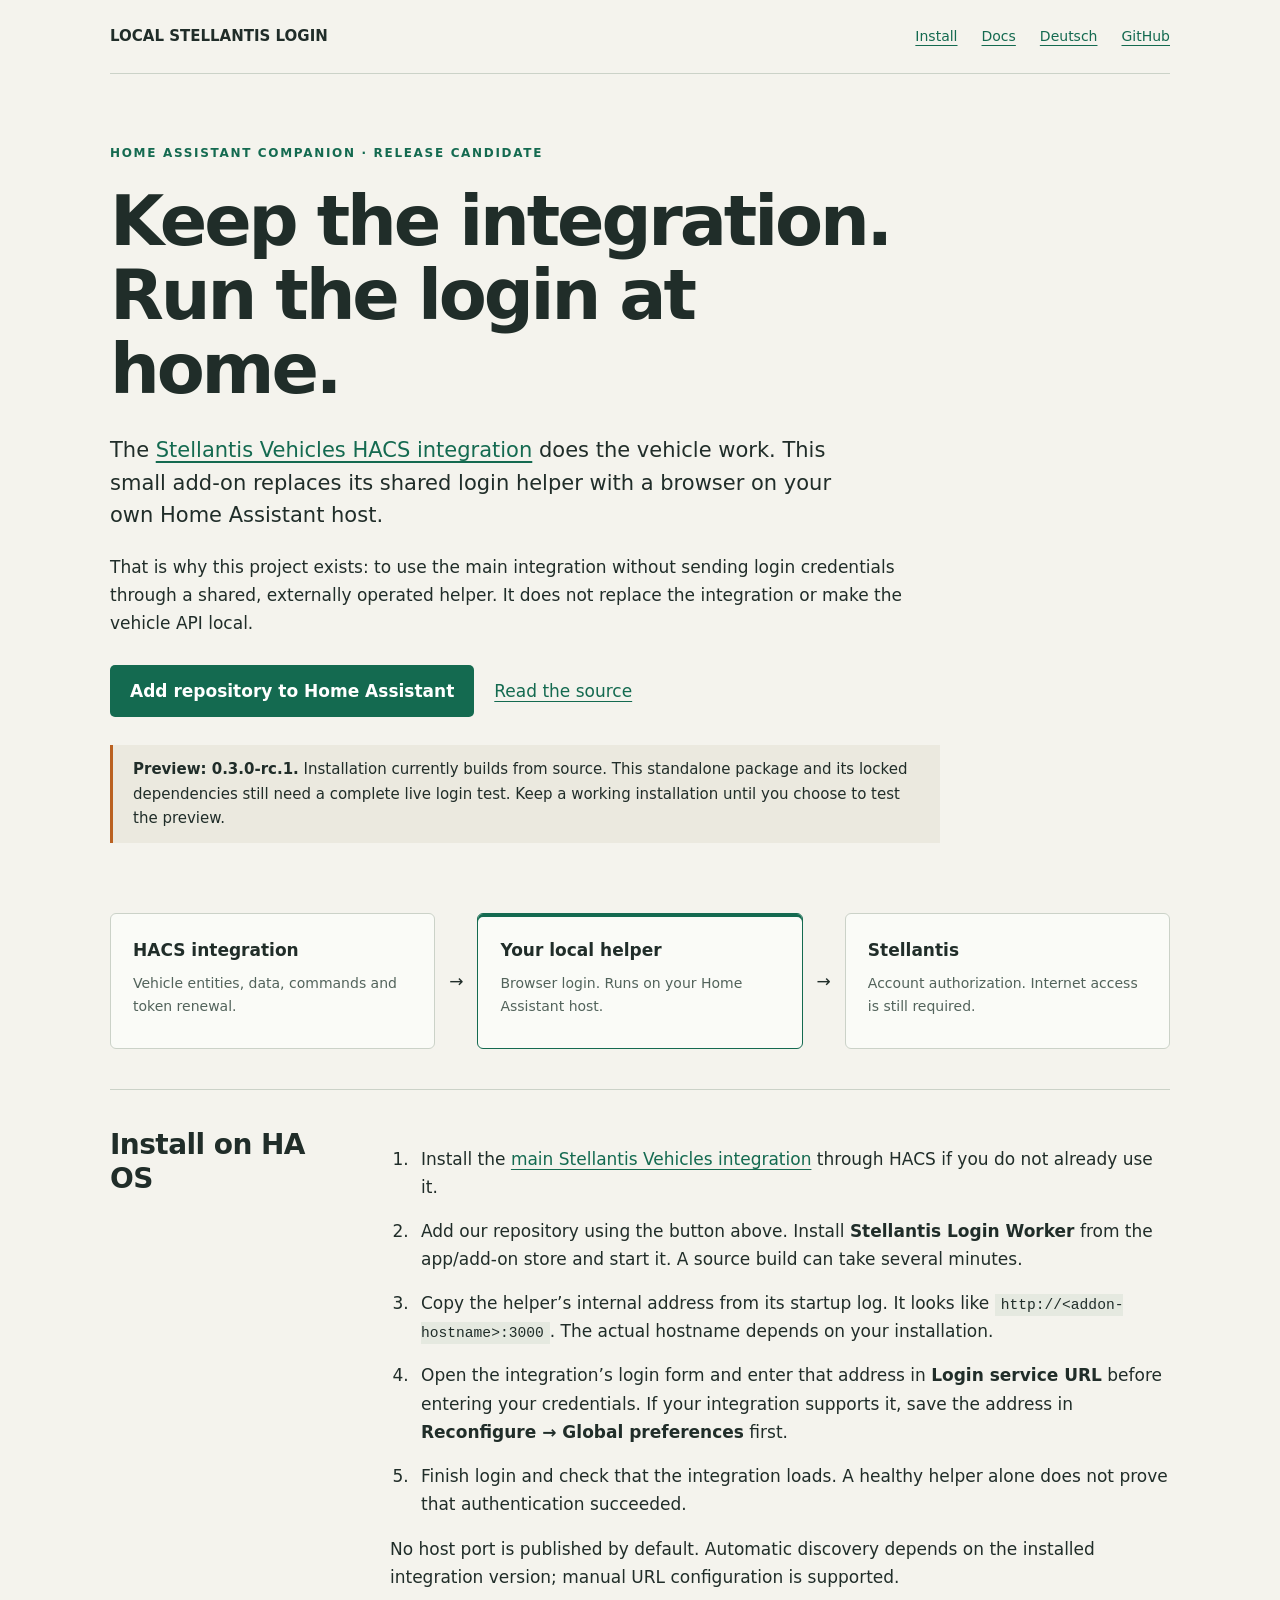
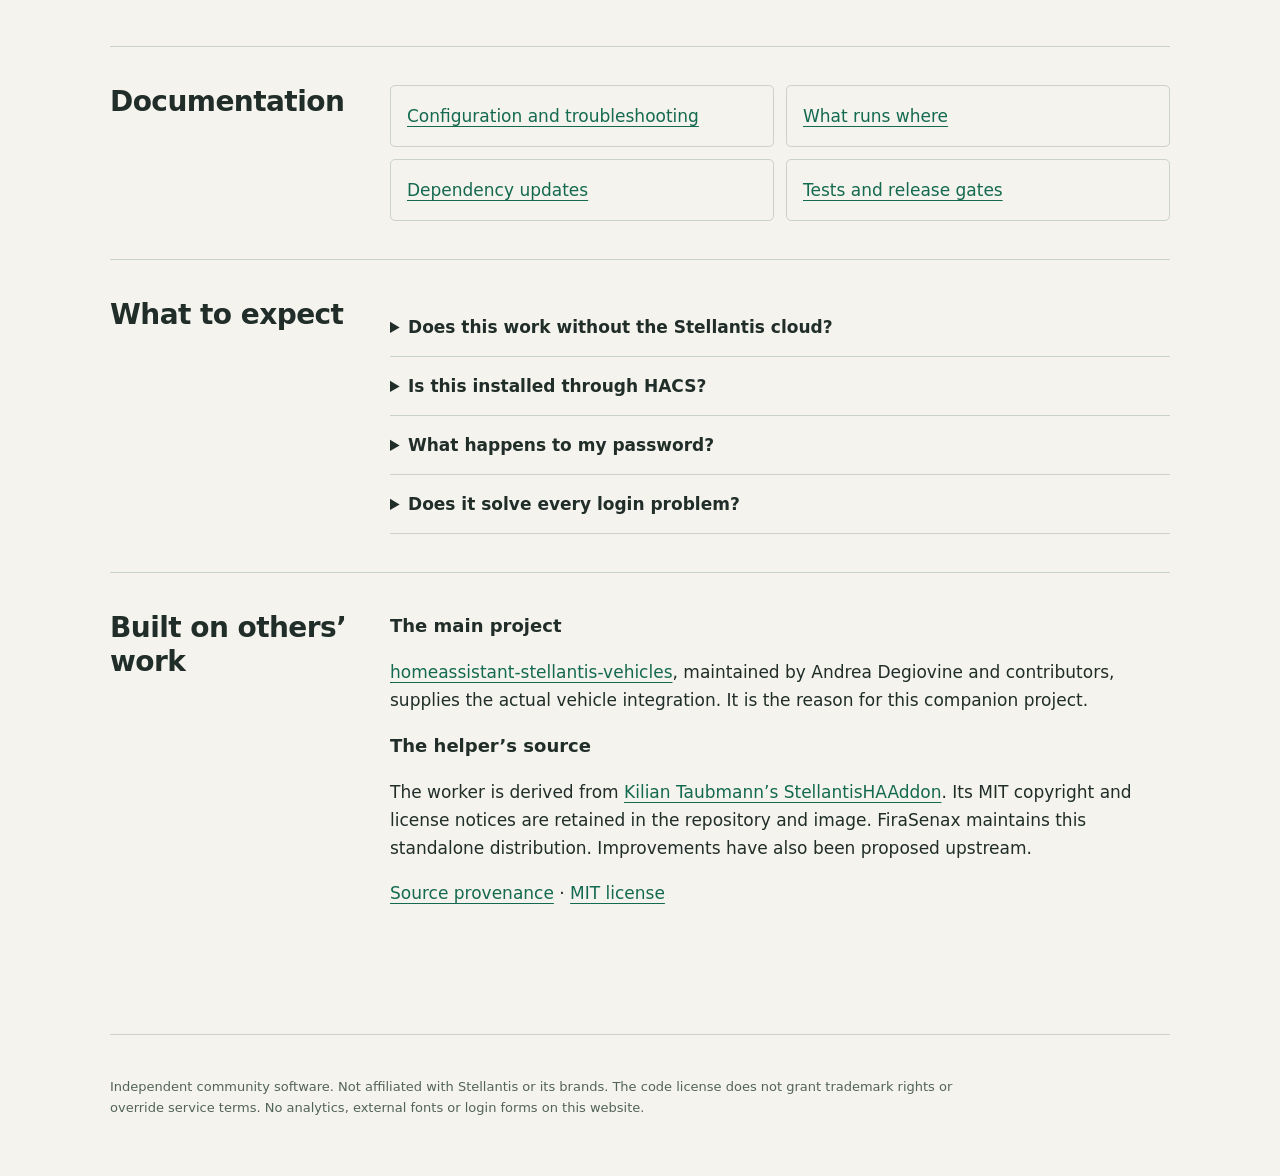
==== docs/index.html @ cf9c1152 "Document project scope and origin, add bilingual Pages site, migrate native image builds" ====
<!doctype html>
<html lang="en"><head><meta charset="utf-8"><meta name="viewport" content="width=device-width,initial-scale=1"><meta name="description" content="Run the login helper for the Stellantis Vehicles HACS integration on your own Home Assistant host. Installation, scope and source attribution."><title>Local Stellantis Login — a helper for the HACS integration</title><link rel="stylesheet" href="style.css"></head><body>
<a class="skip" href="#main">Skip to content</a><div class="wrap"><header><a class="brand" href="./">LOCAL STELLANTIS LOGIN</a><nav aria-label="Main"><a href="#install">Install</a><a href="#docs">Docs</a><a href="de.html" lang="de">Deutsch</a><a href="https://github.com/FiraSenax/stellantis-login-worker">GitHub</a></nav></header>
<main id="main"><div class="hero"><div class="eyebrow">Home Assistant companion · release candidate</div><h1>Keep the integration.<br>Run the login at home.</h1><p class="lead">The <a href="https://github.com/andreadegiovine/homeassistant-stellantis-vehicles">Stellantis Vehicles HACS integration</a> does the vehicle work. This small add-on replaces its shared login helper with a browser on your own Home Assistant host.</p><p>That is why this project exists: to use the main integration without sending login credentials through a shared, externally operated helper. It does not replace the integration or make the vehicle API local.</p><div class="actions"><a class="button" href="https://my.home-assistant.io/redirect/supervisor_add_addon_repository/?repository_url=https%3A%2F%2Fgithub.com%2FFiraSenax%2Fstellantis-login-worker">Add repository to Home Assistant</a><a href="https://github.com/FiraSenax/stellantis-login-worker">Read the source</a></div><div class="note"><strong>Preview: 0.3.0-rc.1.</strong> Installation currently builds from source. This standalone package and its locked dependencies still need a complete live login test. Keep a working installation until you choose to test the preview.</div></div>
<div class="flow" aria-label="Login route: integration to local helper to Stellantis"><div class="node"><strong>HACS integration</strong><span>Vehicle entities, data, commands and token renewal.</span></div><span class="arrow" aria-hidden="true">→</span><div class="node local"><strong>Your local helper</strong><span>Browser login. Runs on your Home Assistant host.</span></div><span class="arrow" aria-hidden="true">→</span><div class="node"><strong>Stellantis</strong><span>Account authorization. Internet access is still required.</span></div></div>
<section id="install" class="section-grid"><h2>Install on HA OS</h2><div><ol><li>Install the <a href="https://github.com/andreadegiovine/homeassistant-stellantis-vehicles">main Stellantis Vehicles integration</a> through HACS if you do not already use it.</li><li>Add our repository using the button above. Install <strong>Stellantis Login Worker</strong> from the app/add-on store and start it. A source build can take several minutes.</li><li>Copy the helper’s internal address from its startup log. It looks like <code>http://&lt;addon-hostname&gt;:3000</code>. The actual hostname depends on your installation.</li><li>Open the integration’s login form and enter that address in <strong>Login service URL</strong> before entering your credentials. If your integration supports it, save the address in <strong>Reconfigure → Global preferences</strong> first.</li><li>Finish login and check that the integration loads. A healthy helper alone does not prove that authentication succeeded.</li></ol><p>No host port is published by default. Automatic discovery depends on the installed integration version; manual URL configuration is supported.</p></div></section>
<section id="docs" class="section-grid"><h2>Documentation</h2><div class="links"><a href="https://github.com/FiraSenax/stellantis-login-worker/blob/main/stellantis_login_worker/DOCS.md">Configuration and troubleshooting</a><a href="https://github.com/FiraSenax/stellantis-login-worker/blob/main/docs/ARCHITECTURE.md">What runs where</a><a href="https://github.com/FiraSenax/stellantis-login-worker/blob/main/docs/DEPENDENCIES.md">Dependency updates</a><a href="https://github.com/FiraSenax/stellantis-login-worker/blob/main/docs/TESTING.md">Tests and release gates</a></div></section>
<section class="section-grid"><h2>What to expect</h2><div><details><summary>Does this work without the Stellantis cloud?</summary><p>No. It removes the shared login intermediary. Stellantis still authenticates your account and provides vehicle data and commands.</p></details><details><summary>Is this installed through HACS?</summary><p>The vehicle integration is. This helper is a separate Home Assistant app/add-on because it runs Chromium in a container. This repository does not maintain a competing copy of the vehicle integration.</p></details><details><summary>What happens to my password?</summary><p>The integration sends it to the helper you configure. The HTTP handler passes it to the browser for that attempt and does not save it in a configuration file. The worker is unauthenticated; keep its port internal and do not publish it to the internet.</p></details><details><summary>Does it solve every login problem?</summary><p>No. Provider outages, changed login pages and interactive challenges can still prevent login. The helper reports failures and does not silently switch to a public login service.</p></details></div></section>
<section id="origin" class="section-grid"><h2>Built on others’ work</h2><div><h3>The main project</h3><p><a href="https://github.com/andreadegiovine/homeassistant-stellantis-vehicles">homeassistant-stellantis-vehicles</a>, maintained by Andrea Degiovine and contributors, supplies the actual vehicle integration. It is the reason for this companion project.</p><h3>The helper’s source</h3><p>The worker is derived from <a href="https://github.com/ktaubmann/StellantisHAAddon">Kilian Taubmann’s StellantisHAAddon</a>. Its MIT copyright and license notices are retained in the repository and image. FiraSenax maintains this standalone distribution. Improvements have also been proposed upstream.</p><p><a href="https://github.com/FiraSenax/stellantis-login-worker/blob/main/NOTICE">Source provenance</a> · <a href="https://github.com/FiraSenax/stellantis-login-worker/blob/main/LICENSE">MIT license</a></p></div></section></main>
<footer><p>Independent community software. Not affiliated with Stellantis or its brands. The code license does not grant trademark rights or override service terms. No analytics, external fonts or login forms on this website.</p></footer></div></body></html>
---- docs/style.css ----
:root{color-scheme:light;--paper:#f4f3ed;--ink:#202d29;--muted:#52635b;--accent:#146a50;--line:#cbd2c8}*{box-sizing:border-box}html{scroll-behavior:smooth}body{margin:0;background:var(--paper);color:var(--ink);font:17px/1.65 system-ui,-apple-system,BlinkMacSystemFont,"Segoe UI",sans-serif}a{color:var(--accent);text-underline-offset:4px}a:hover{color:#093e2e}a:focus-visible{outline:3px solid #ba6121;outline-offset:5px}.wrap{width:min(1060px,90%);margin:auto}header{display:flex;justify-content:space-between;align-items:center;gap:24px;padding:24px 0;border-bottom:1px solid var(--line)}.brand{font-size:15px;font-weight:750;text-decoration:none;color:var(--ink)}nav{display:flex;gap:24px;font-size:14px}main{padding-bottom:72px}.hero{padding:70px 0 46px;max-width:830px}.eyebrow{text-transform:uppercase;letter-spacing:.14em;font-size:12px;font-weight:750;color:var(--accent)}h1{font-size:clamp(40px,6vw,70px);line-height:1.06;letter-spacing:-.045em;margin:20px 0 28px;font-weight:700}h2{font-size:28px;line-height:1.2;letter-spacing:-.02em;margin:0 0 22px}h3{font-size:18px;margin:0 0 10px}.lead{font-size:21px;line-height:1.55;max-width:760px}.actions{display:flex;gap:20px;align-items:center;flex-wrap:wrap;margin:28px 0}.button{background:var(--accent);color:white;padding:12px 20px;border-radius:5px;text-decoration:none;font-weight:650}.button:hover{background:#0b523d;color:white}.note{border-left:3px solid #ba6121;padding:12px 20px;background:#ebe9df;font-size:15px;margin-top:28px}.flow{display:grid;grid-template-columns:1fr auto 1fr auto 1fr;align-items:center;gap:14px;padding:24px 0 40px}.node{border:1px solid var(--line);border-radius:6px;padding:22px;min-height:136px;background:#fafbf7}.node span{display:block;color:var(--muted);font-size:14px;margin-top:8px}.local{border-color:var(--accent);box-shadow:inset 0 3px var(--accent)}section{padding:38px 0;border-top:1px solid var(--line);scroll-margin-top:20px}.section-grid{display:grid;grid-template-columns:240px 1fr;gap:40px}.section-grid p:first-child{margin-top:0}ol{padding-left:24px}li{padding-left:7px;margin-bottom:16px}code{font: .86em ui-monospace,SFMono-Regular,Consolas,monospace;background:#e5e9e0;padding:3px 6px;overflow-wrap:anywhere}pre{white-space:pre-wrap;overflow-wrap:anywhere;background:#e5e9e0;padding:18px;border-radius:4px}pre code{padding:0}.links{display:grid;grid-template-columns:1fr 1fr;gap:12px}.links a{padding:16px;border:1px solid var(--line);border-radius:5px}footer{border-top:1px solid var(--line);padding:28px 0 44px;color:var(--muted);font-size:13px}footer p{max-width:860px}.skip{position:absolute;left:-9999px}.skip:focus{left:15px;top:15px;background:white;padding:10px;z-index:2}details{border-bottom:1px solid var(--line);padding:15px 0}summary{cursor:pointer;font-weight:650}details p{font-size:16px}@media(max-width:720px){header{align-items:flex-start}nav{gap:12px;flex-wrap:wrap;justify-content:flex-end}.hero{padding-top:46px}.flow{grid-template-columns:1fr;padding-bottom:30px;gap:10px}.arrow{transform:rotate(90deg);justify-self:center}.node{min-height:auto;padding:18px}.section-grid{grid-template-columns:1fr;gap:8px}.links{grid-template-columns:1fr}.lead{font-size:19px}h2{font-size:25px}}
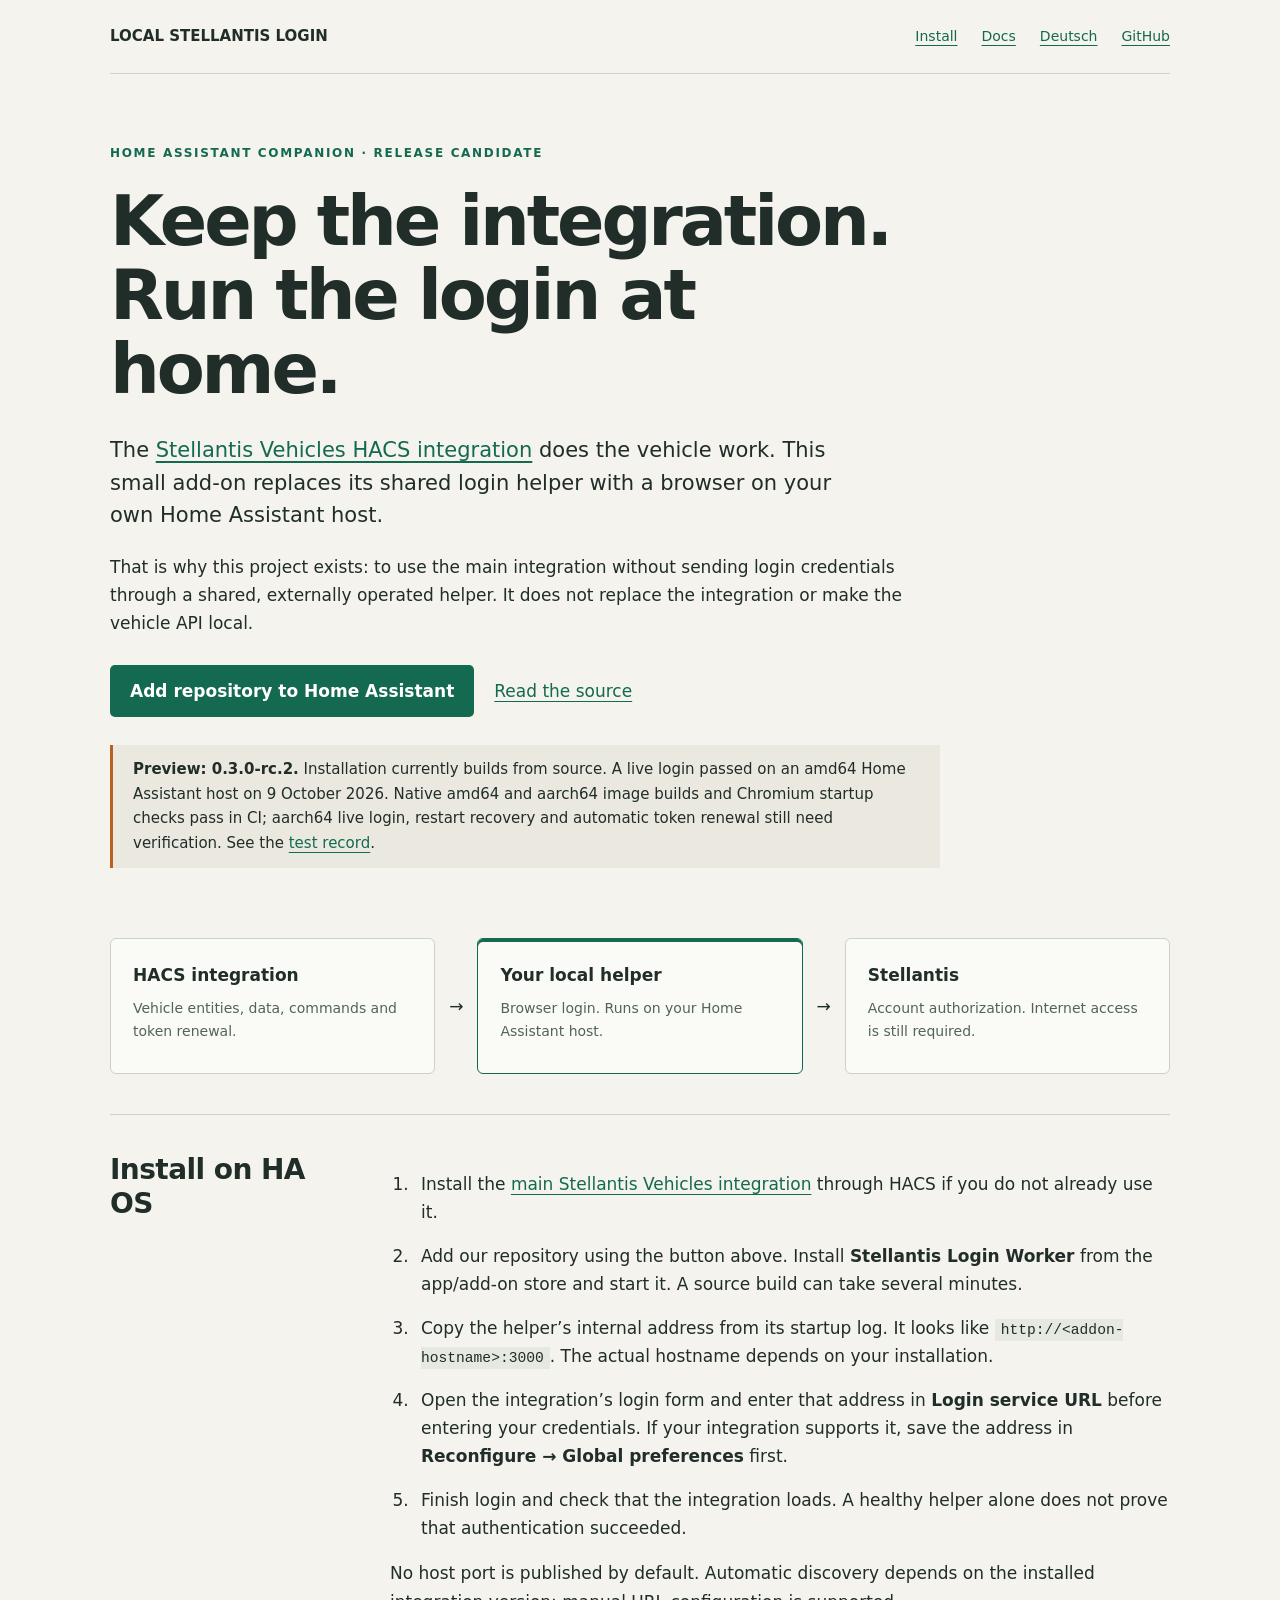
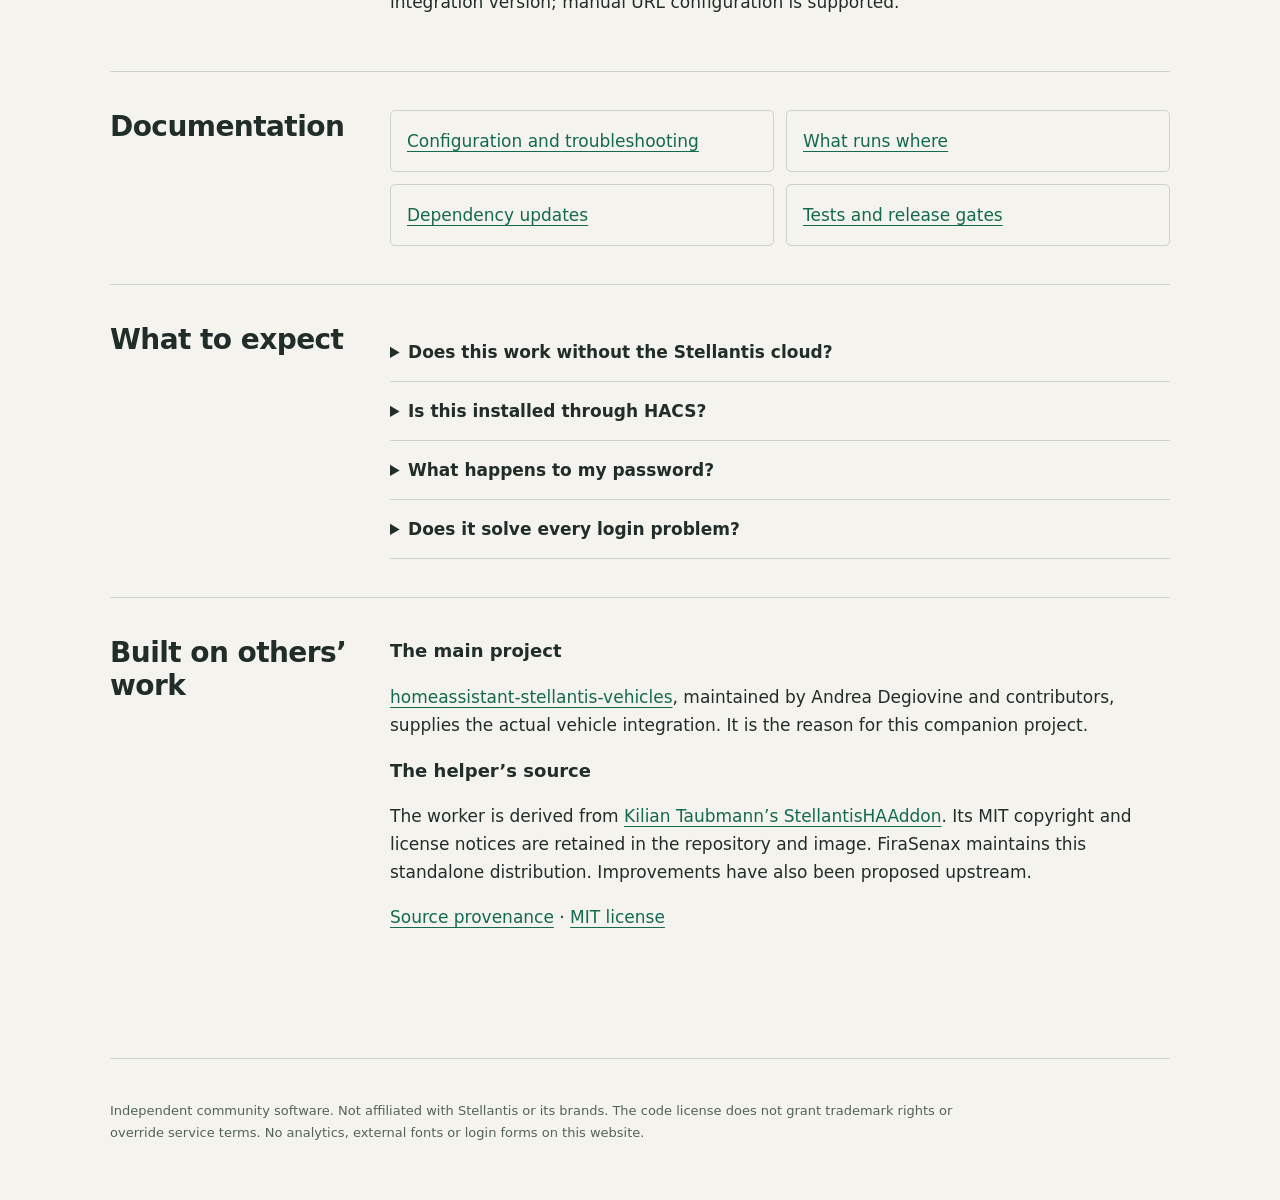
==== commit ba35eb1a: "Update preview pages with rc.2 live login evidence" ====
--- a/docs/index.html
+++ b/docs/index.html
@@ -1,7 +1,7 @@
 <!doctype html>
 <html lang="en"><head><meta charset="utf-8"><meta name="viewport" content="width=device-width,initial-scale=1"><meta name="description" content="Run the login helper for the Stellantis Vehicles HACS integration on your own Home Assistant host. Installation, scope and source attribution."><title>Local Stellantis Login — a helper for the HACS integration</title><link rel="stylesheet" href="style.css"></head><body>
 <a class="skip" href="#main">Skip to content</a><div class="wrap"><header><a class="brand" href="./">LOCAL STELLANTIS LOGIN</a><nav aria-label="Main"><a href="#install">Install</a><a href="#docs">Docs</a><a href="de.html" lang="de">Deutsch</a><a href="https://github.com/FiraSenax/stellantis-login-worker">GitHub</a></nav></header>
-<main id="main"><div class="hero"><div class="eyebrow">Home Assistant companion · release candidate</div><h1>Keep the integration.<br>Run the login at home.</h1><p class="lead">The <a href="https://github.com/andreadegiovine/homeassistant-stellantis-vehicles">Stellantis Vehicles HACS integration</a> does the vehicle work. This small add-on replaces its shared login helper with a browser on your own Home Assistant host.</p><p>That is why this project exists: to use the main integration without sending login credentials through a shared, externally operated helper. It does not replace the integration or make the vehicle API local.</p><div class="actions"><a class="button" href="https://my.home-assistant.io/redirect/supervisor_add_addon_repository/?repository_url=https%3A%2F%2Fgithub.com%2FFiraSenax%2Fstellantis-login-worker">Add repository to Home Assistant</a><a href="https://github.com/FiraSenax/stellantis-login-worker">Read the source</a></div><div class="note"><strong>Preview: 0.3.0-rc.1.</strong> Installation currently builds from source. This standalone package and its locked dependencies still need a complete live login test. Keep a working installation until you choose to test the preview.</div></div>
+<main id="main"><div class="hero"><div class="eyebrow">Home Assistant companion · release candidate</div><h1>Keep the integration.<br>Run the login at home.</h1><p class="lead">The <a href="https://github.com/andreadegiovine/homeassistant-stellantis-vehicles">Stellantis Vehicles HACS integration</a> does the vehicle work. This small add-on replaces its shared login helper with a browser on your own Home Assistant host.</p><p>That is why this project exists: to use the main integration without sending login credentials through a shared, externally operated helper. It does not replace the integration or make the vehicle API local.</p><div class="actions"><a class="button" href="https://my.home-assistant.io/redirect/supervisor_add_addon_repository/?repository_url=https%3A%2F%2Fgithub.com%2FFiraSenax%2Fstellantis-login-worker">Add repository to Home Assistant</a><a href="https://github.com/FiraSenax/stellantis-login-worker">Read the source</a></div><div class="note"><strong>Preview: 0.3.0-rc.2.</strong> Installation currently builds from source. A live login passed on an amd64 Home Assistant host on 9 October 2026. Native amd64 and aarch64 image builds and Chromium startup checks pass in CI; aarch64 live login, restart recovery and automatic token renewal still need verification. See the <a href="https://github.com/FiraSenax/stellantis-login-worker/blob/main/docs/TESTING.md">test record</a>.</div></div>
 <div class="flow" aria-label="Login route: integration to local helper to Stellantis"><div class="node"><strong>HACS integration</strong><span>Vehicle entities, data, commands and token renewal.</span></div><span class="arrow" aria-hidden="true">→</span><div class="node local"><strong>Your local helper</strong><span>Browser login. Runs on your Home Assistant host.</span></div><span class="arrow" aria-hidden="true">→</span><div class="node"><strong>Stellantis</strong><span>Account authorization. Internet access is still required.</span></div></div>
 <section id="install" class="section-grid"><h2>Install on HA OS</h2><div><ol><li>Install the <a href="https://github.com/andreadegiovine/homeassistant-stellantis-vehicles">main Stellantis Vehicles integration</a> through HACS if you do not already use it.</li><li>Add our repository using the button above. Install <strong>Stellantis Login Worker</strong> from the app/add-on store and start it. A source build can take several minutes.</li><li>Copy the helper’s internal address from its startup log. It looks like <code>http://&lt;addon-hostname&gt;:3000</code>. The actual hostname depends on your installation.</li><li>Open the integration’s login form and enter that address in <strong>Login service URL</strong> before entering your credentials. If your integration supports it, save the address in <strong>Reconfigure → Global preferences</strong> first.</li><li>Finish login and check that the integration loads. A healthy helper alone does not prove that authentication succeeded.</li></ol><p>No host port is published by default. Automatic discovery depends on the installed integration version; manual URL configuration is supported.</p></div></section>
 <section id="docs" class="section-grid"><h2>Documentation</h2><div class="links"><a href="https://github.com/FiraSenax/stellantis-login-worker/blob/main/stellantis_login_worker/DOCS.md">Configuration and troubleshooting</a><a href="https://github.com/FiraSenax/stellantis-login-worker/blob/main/docs/ARCHITECTURE.md">What runs where</a><a href="https://github.com/FiraSenax/stellantis-login-worker/blob/main/docs/DEPENDENCIES.md">Dependency updates</a><a href="https://github.com/FiraSenax/stellantis-login-worker/blob/main/docs/TESTING.md">Tests and release gates</a></div></section>
